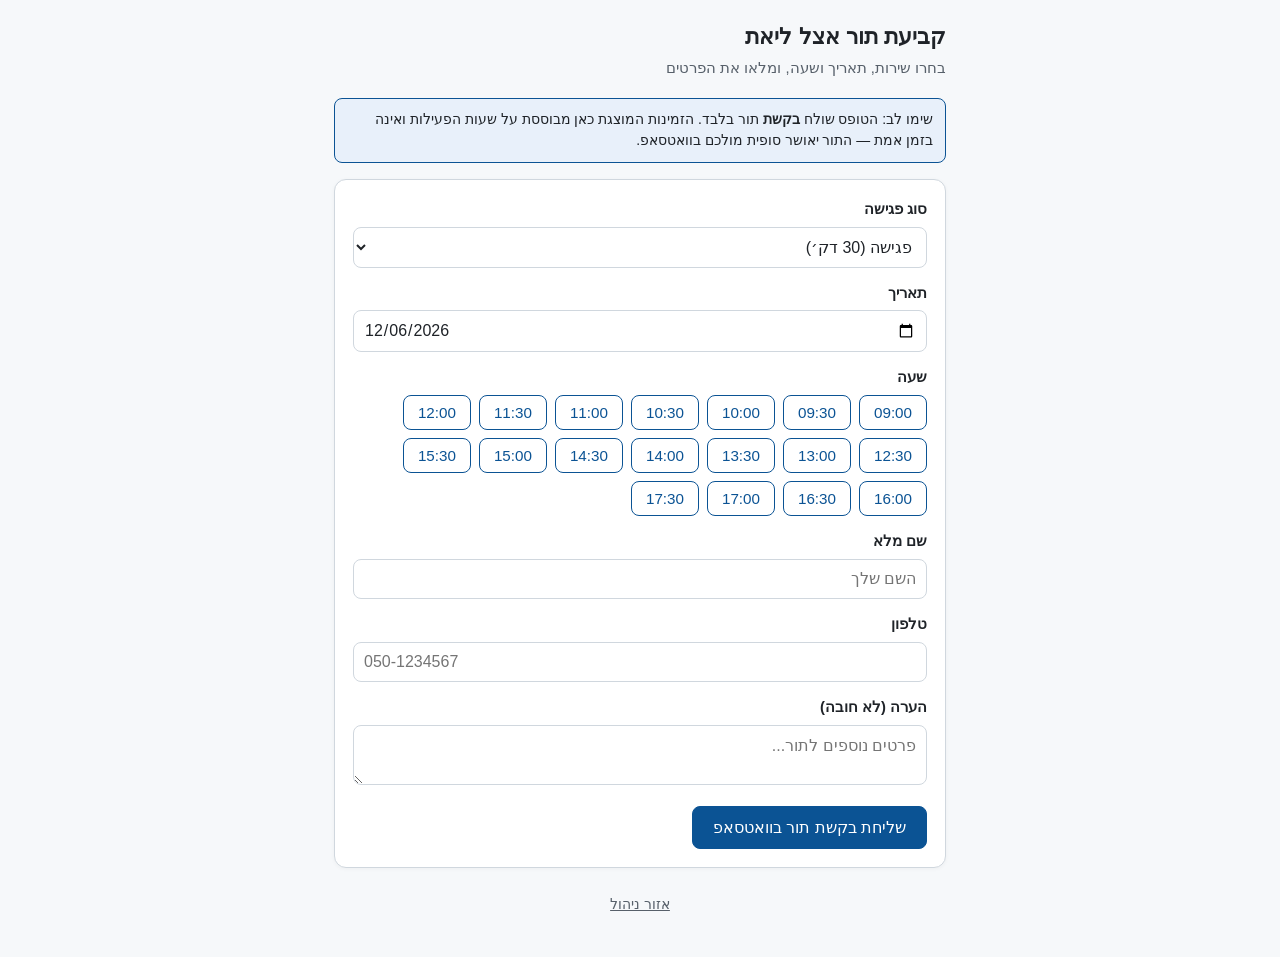
==== appointments/index.html @ 64a66360 "Add static appointment scheduling app for Liat Adds a self-contained appointments/ sub-app (booking " ====
<!DOCTYPE html>
<html lang="he" dir="rtl">
<head>
<meta charset="UTF-8">
<meta name="viewport" content="width=device-width, initial-scale=1.0">
<title>קביעת תור</title>
<link rel="stylesheet" href="style.css">
</head>
<body>
<main>
  <h1 id="page-title">קביעת תור</h1>
  <p class="subtitle" id="page-subtitle"></p>

  <div class="notice">
    שימו לב: הטופס שולח <strong>בקשת</strong> תור בלבד. הזמינות המוצגת כאן מבוססת על שעות
    הפעילות ואינה בזמן אמת — התור יאושר סופית מולכם בוואטסאפ.
  </div>

  <div class="card" id="booking-card">
    <div class="field">
      <label for="service">סוג פגישה</label>
      <select id="service"></select>
    </div>

    <div class="field">
      <label for="date">תאריך</label>
      <input type="date" id="date">
    </div>

    <div class="field">
      <label>שעה</label>
      <div id="slots" class="slots-grid"></div>
      <p id="no-slots" class="empty-note" hidden>אין שעות פנויות בתאריך זה. נסו תאריך אחר.</p>
    </div>

    <div class="field">
      <label for="name">שם מלא</label>
      <input type="text" id="name" autocomplete="name" placeholder="השם שלך">
    </div>

    <div class="field">
      <label for="phone">טלפון</label>
      <input type="tel" id="phone" autocomplete="tel" placeholder="050-1234567">
    </div>

    <div class="field">
      <label for="note">הערה (לא חובה)</label>
      <textarea id="note" placeholder="פרטים נוספים לתור..."></textarea>
    </div>

    <div class="btn-row">
      <button class="btn" id="submit-btn">שליחת בקשת תור בוואטסאפ</button>
    </div>
    <p id="form-error" class="access-gate-error" hidden></p>
  </div>

  <div class="card" id="confirm-card" hidden>
    <h2>הבקשה מוכנה לשליחה ✅</h2>
    <p id="confirm-summary"></p>
    <div class="btn-row">
      <button class="btn secondary" id="ics-btn">הוספת התזכורת ליומן שלי</button>
      <button class="btn secondary" id="new-request-btn">בקשת תור נוספת</button>
    </div>
  </div>

  <div class="footer-link"><a href="admin.html">אזור ניהול</a></div>
</main>
<script src="config.js"></script>
<script src="store.js"></script>
<script src="app.js"></script>
</body>
</html>
---- appointments/style.css ----
* { box-sizing: border-box; }
:root {
  --primary: #0b5394; --primary-light: #e8f0fa;
  --border: #d0d7de; --bg: #f6f8fa; --text: #1f2328;
  --danger: #c1121f; --ok: #1a7f37; --muted: #57606a;
}
body {
  font-family: "Segoe UI", Arial, "Noto Sans Hebrew", sans-serif;
  margin: 0; background: var(--bg); color: var(--text);
  direction: rtl; line-height: 1.55;
}
main { max-width: 640px; margin: 0 auto; padding: 16px 14px 40px; }
h1 { font-size: 1.4rem; margin: 4px 0 2px; }
.subtitle { color: var(--muted); margin: 0 0 18px; font-size: .92rem; }

.card {
  background: #fff; border: 1px solid var(--border); border-radius: 12px;
  padding: 18px; margin-bottom: 16px; box-shadow: 0 1px 4px rgba(0,0,0,.04);
}
.field { margin-bottom: 14px; }
.field label { display: block; font-weight: 600; margin-bottom: 6px; font-size: .92rem; }
.field input, .field select, .field textarea {
  width: 100%; padding: 10px; border: 1px solid var(--border); border-radius: 8px;
  font-size: 1rem; font-family: inherit; background: #fff; color: var(--text);
}
.field textarea { resize: vertical; min-height: 60px; }
.hint { color: var(--muted); font-size: .82rem; margin-top: 4px; }

.slots-grid { display: flex; flex-wrap: wrap; gap: 8px; }
.slot-btn {
  padding: 8px 14px; border: 1px solid var(--primary); border-radius: 8px;
  background: #fff; color: var(--primary); cursor: pointer; font-size: .95rem;
}
.slot-btn:hover { background: var(--primary-light); }
.slot-btn.selected { background: var(--primary); color: #fff; }
.empty-note { color: var(--muted); font-size: .9rem; }

.btn {
  display: inline-flex; align-items: center; justify-content: center; gap: 6px;
  padding: 11px 20px; border-radius: 8px; border: 1px solid var(--primary);
  background: var(--primary); color: #fff; font-size: 1rem; cursor: pointer;
  text-decoration: none; font-family: inherit;
}
.btn:disabled { opacity: .5; cursor: not-allowed; }
.btn.secondary { background: #fff; color: var(--primary); }
.btn.danger { background: #fff; color: var(--danger); border-color: var(--danger); }
.btn.small { padding: 6px 12px; font-size: .85rem; }
.btn-row { display: flex; gap: 10px; flex-wrap: wrap; }

.notice {
  background: var(--primary-light); border: 1px solid var(--primary); border-radius: 8px;
  padding: 10px 12px; font-size: .87rem; margin-bottom: 16px; color: var(--text);
}

.appt-item {
  border: 1px solid var(--border); border-radius: 10px; padding: 12px 14px; margin-bottom: 10px;
}
.appt-item-head { display: flex; justify-content: space-between; align-items: center; gap: 8px; flex-wrap: wrap; }
.appt-date { font-weight: 700; }
.appt-time { color: var(--primary); font-weight: 700; }
.badge {
  display: inline-block; padding: 2px 9px; border-radius: 999px; font-size: .78rem; font-weight: 600;
}
.badge.confirmed { background: #e6f4ea; color: var(--ok); }
.badge.cancelled { background: #fdecec; color: var(--danger); }
.appt-meta { color: var(--muted); font-size: .88rem; margin-top: 4px; }
.appt-actions { margin-top: 10px; display: flex; gap: 8px; flex-wrap: wrap; }

.access-gate {
  position: fixed; inset: 0; background: var(--bg);
  display: flex; align-items: center; justify-content: center; z-index: 100;
}
.access-gate-box {
  background: #fff; border: 1px solid var(--border); border-radius: 12px;
  padding: 32px 28px; max-width: 320px; width: 92%; text-align: center;
  box-shadow: 0 4px 18px rgba(0,0,0,.08);
}
.access-gate-box h2 { margin: 0 0 6px; font-size: 1.15rem; }
.access-gate-box p { margin: 0 0 16px; color: var(--muted); font-size: .88rem; }
.access-gate-box form { display: flex; flex-direction: column; gap: 10px; }
.access-gate-box input {
  text-align: center; letter-spacing: 3px; font-size: 1.1rem;
  padding: 10px; border: 1px solid var(--border); border-radius: 8px;
}
.access-gate-error { color: var(--danger); font-size: .85rem; margin: 12px 0 0; }

.footer-link { text-align: center; margin-top: 24px; }
.footer-link a { color: var(--muted); font-size: .85rem; }

[hidden] { display: none !important; }
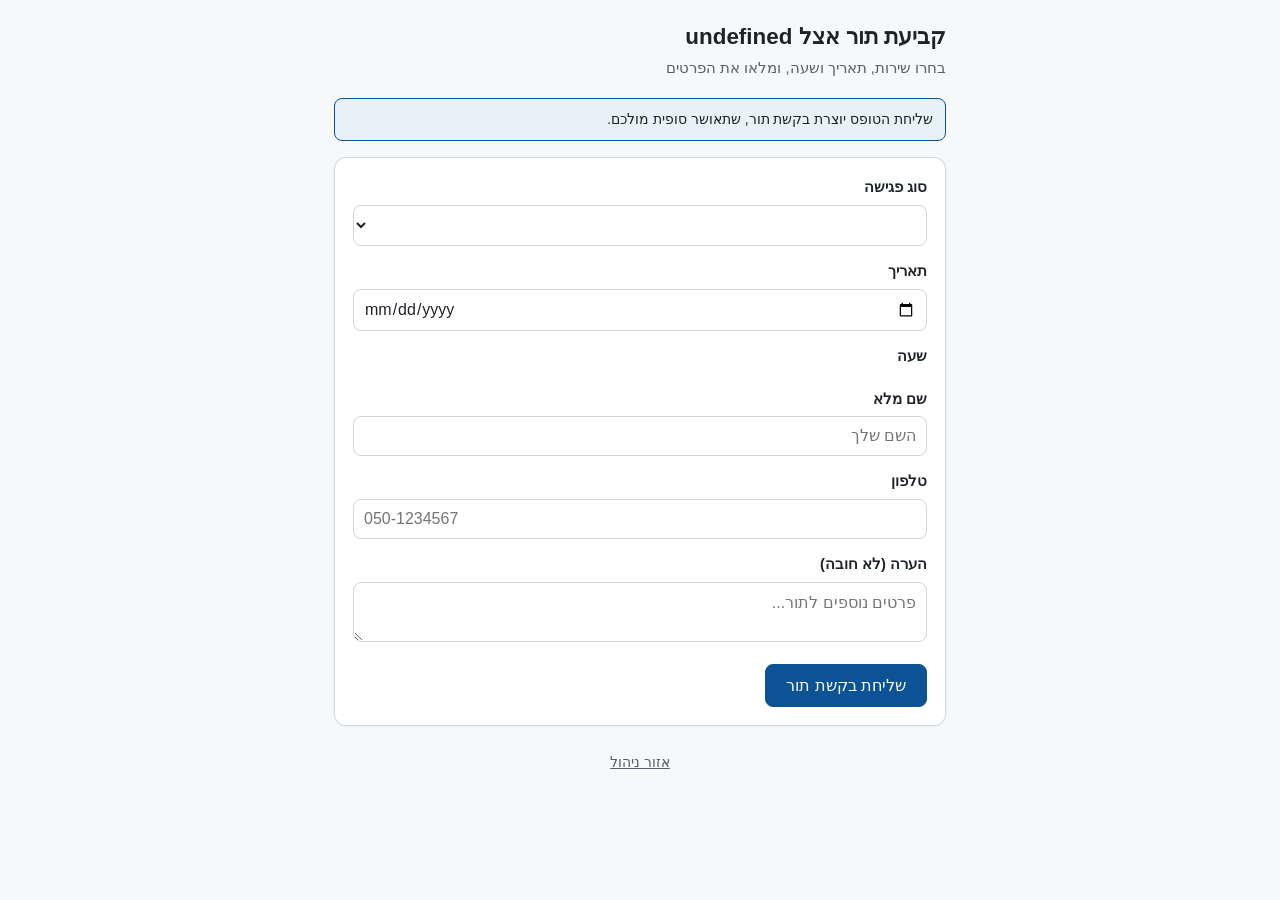
==== commit b8caf7eb: "Add real backend with shared bookings and Cardcom payment collection Replaces the earlier localStora" ====
--- a/appointments/index.html
+++ b/appointments/index.html
@@ -12,8 +12,7 @@
   <p class="subtitle" id="page-subtitle"></p>
 
   <div class="notice">
-    שימו לב: הטופס שולח <strong>בקשת</strong> תור בלבד. הזמינות המוצגת כאן מבוססת על שעות
-    הפעילות ואינה בזמן אמת — התור יאושר סופית מולכם בוואטסאפ.
+    שליחת הטופס יוצרת בקשת תור, שתאושר סופית מולכם.
   </div>
 
   <div class="card" id="booking-card">
@@ -49,7 +48,7 @@
     </div>
 
     <div class="btn-row">
-      <button class="btn" id="submit-btn">שליחת בקשת תור בוואטסאפ</button>
+      <button class="btn" id="submit-btn">שליחת בקשת תור</button>
     </div>
     <p id="form-error" class="access-gate-error" hidden></p>
   </div>
@@ -65,7 +64,6 @@
 
   <div class="footer-link"><a href="admin.html">אזור ניהול</a></div>
 </main>
-<script src="config.js"></script>
 <script src="store.js"></script>
 <script src="app.js"></script>
 </body>
